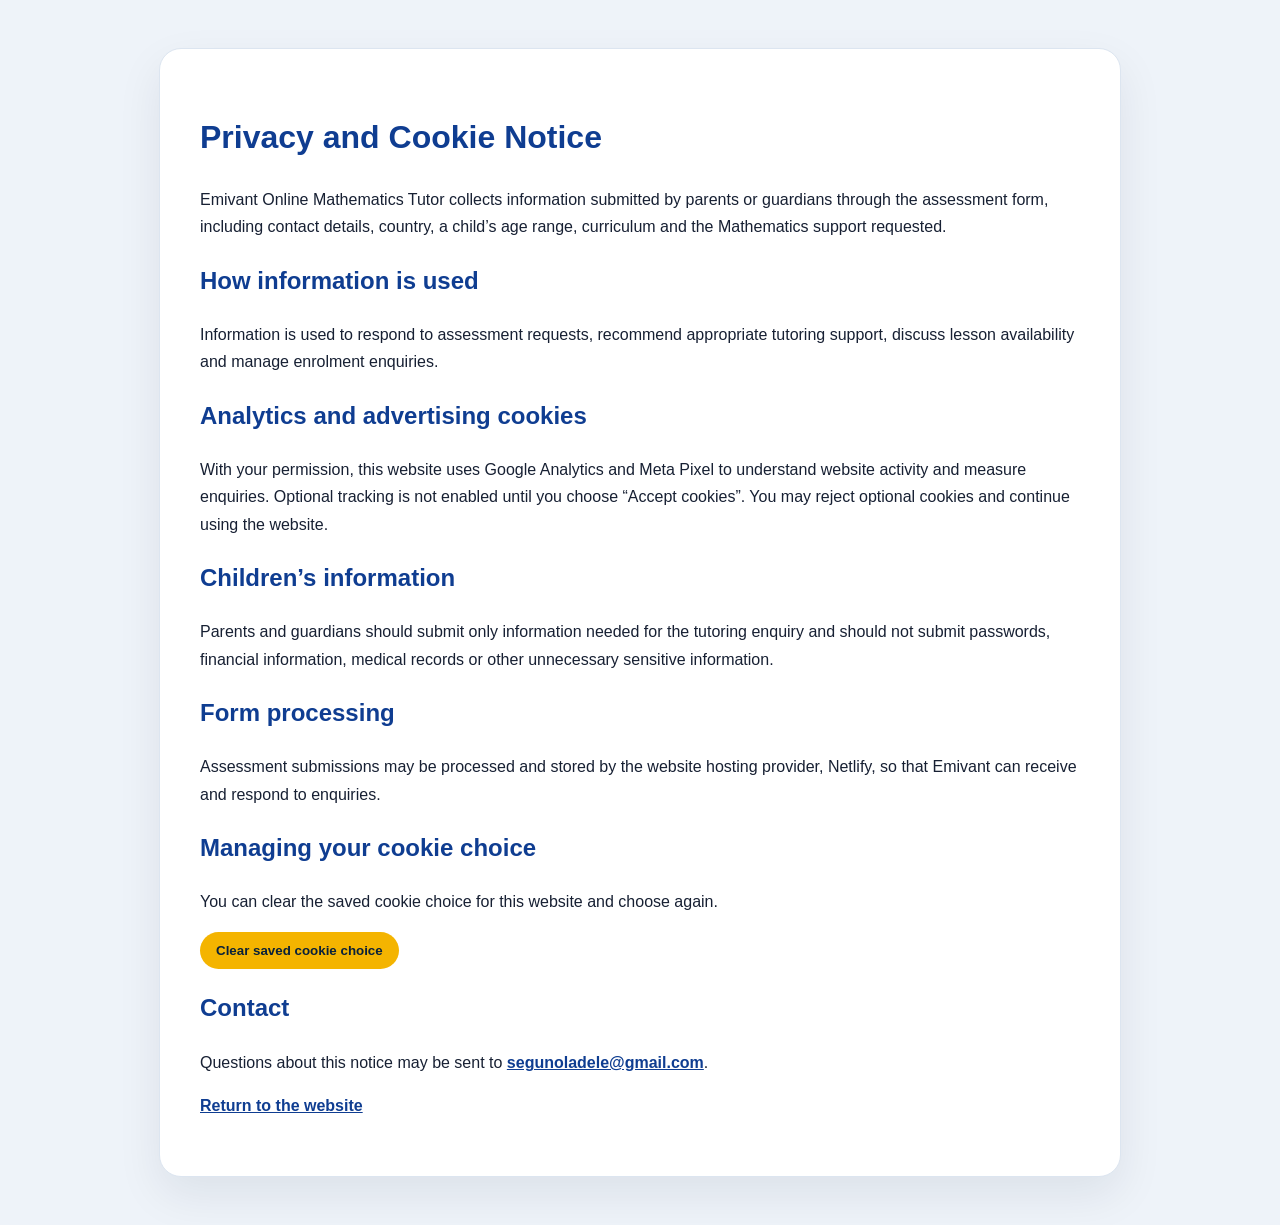
==== privacy.html @ dd5ab775 "Add files via upload" ====
<!DOCTYPE html>
<html lang="en">
<head>
  <meta charset="UTF-8">
  <meta name="viewport" content="width=device-width, initial-scale=1.0">
  <meta name="description" content="Privacy and cookie notice for Emivant Online Mathematics Tutor.">
  <title>Privacy and Cookie Notice | Emivant</title>
  <style>
    body{margin:0;font-family:Arial,Helvetica,sans-serif;color:#172033;background:#eef3f9;line-height:1.7}
    .wrap{width:min(880px,calc(100% - 36px));margin:48px auto;padding:40px;background:#fff;border:1px solid #dce5f0;border-radius:22px;box-shadow:0 18px 45px rgba(7,27,49,.08)}
    h1,h2{color:#0f3d91}
    a{color:#0f3d91;font-weight:800}
    button{padding:11px 16px;border:0;border-radius:999px;background:#f4b400;color:#08203a;font-weight:900;cursor:pointer}
  </style>
</head>
<body>
  <main class="wrap">
    <h1>Privacy and Cookie Notice</h1>
    <p>Emivant Online Mathematics Tutor collects information submitted by parents or guardians through the assessment form, including contact details, country, a child’s age range, curriculum and the Mathematics support requested.</p>

    <h2>How information is used</h2>
    <p>Information is used to respond to assessment requests, recommend appropriate tutoring support, discuss lesson availability and manage enrolment enquiries.</p>

    <h2>Analytics and advertising cookies</h2>
    <p>With your permission, this website uses Google Analytics and Meta Pixel to understand website activity and measure enquiries. Optional tracking is not enabled until you choose “Accept cookies”. You may reject optional cookies and continue using the website.</p>

    <h2>Children’s information</h2>
    <p>Parents and guardians should submit only information needed for the tutoring enquiry and should not submit passwords, financial information, medical records or other unnecessary sensitive information.</p>

    <h2>Form processing</h2>
    <p>Assessment submissions may be processed and stored by the website hosting provider, Netlify, so that Emivant can receive and respond to enquiries.</p>

    <h2>Managing your cookie choice</h2>
    <p>You can clear the saved cookie choice for this website and choose again.</p>
    <button type="button" onclick="localStorage.removeItem('emivant_cookie_consent'); alert('Your saved cookie choice has been cleared. Return to the homepage to choose again.');">
      Clear saved cookie choice
    </button>

    <h2>Contact</h2>
    <p>Questions about this notice may be sent to <a href="mailto:segunoladele@gmail.com">segunoladele@gmail.com</a>.</p>
    <p><a href="/">Return to the website</a></p>
  </main>
</body>
</html>
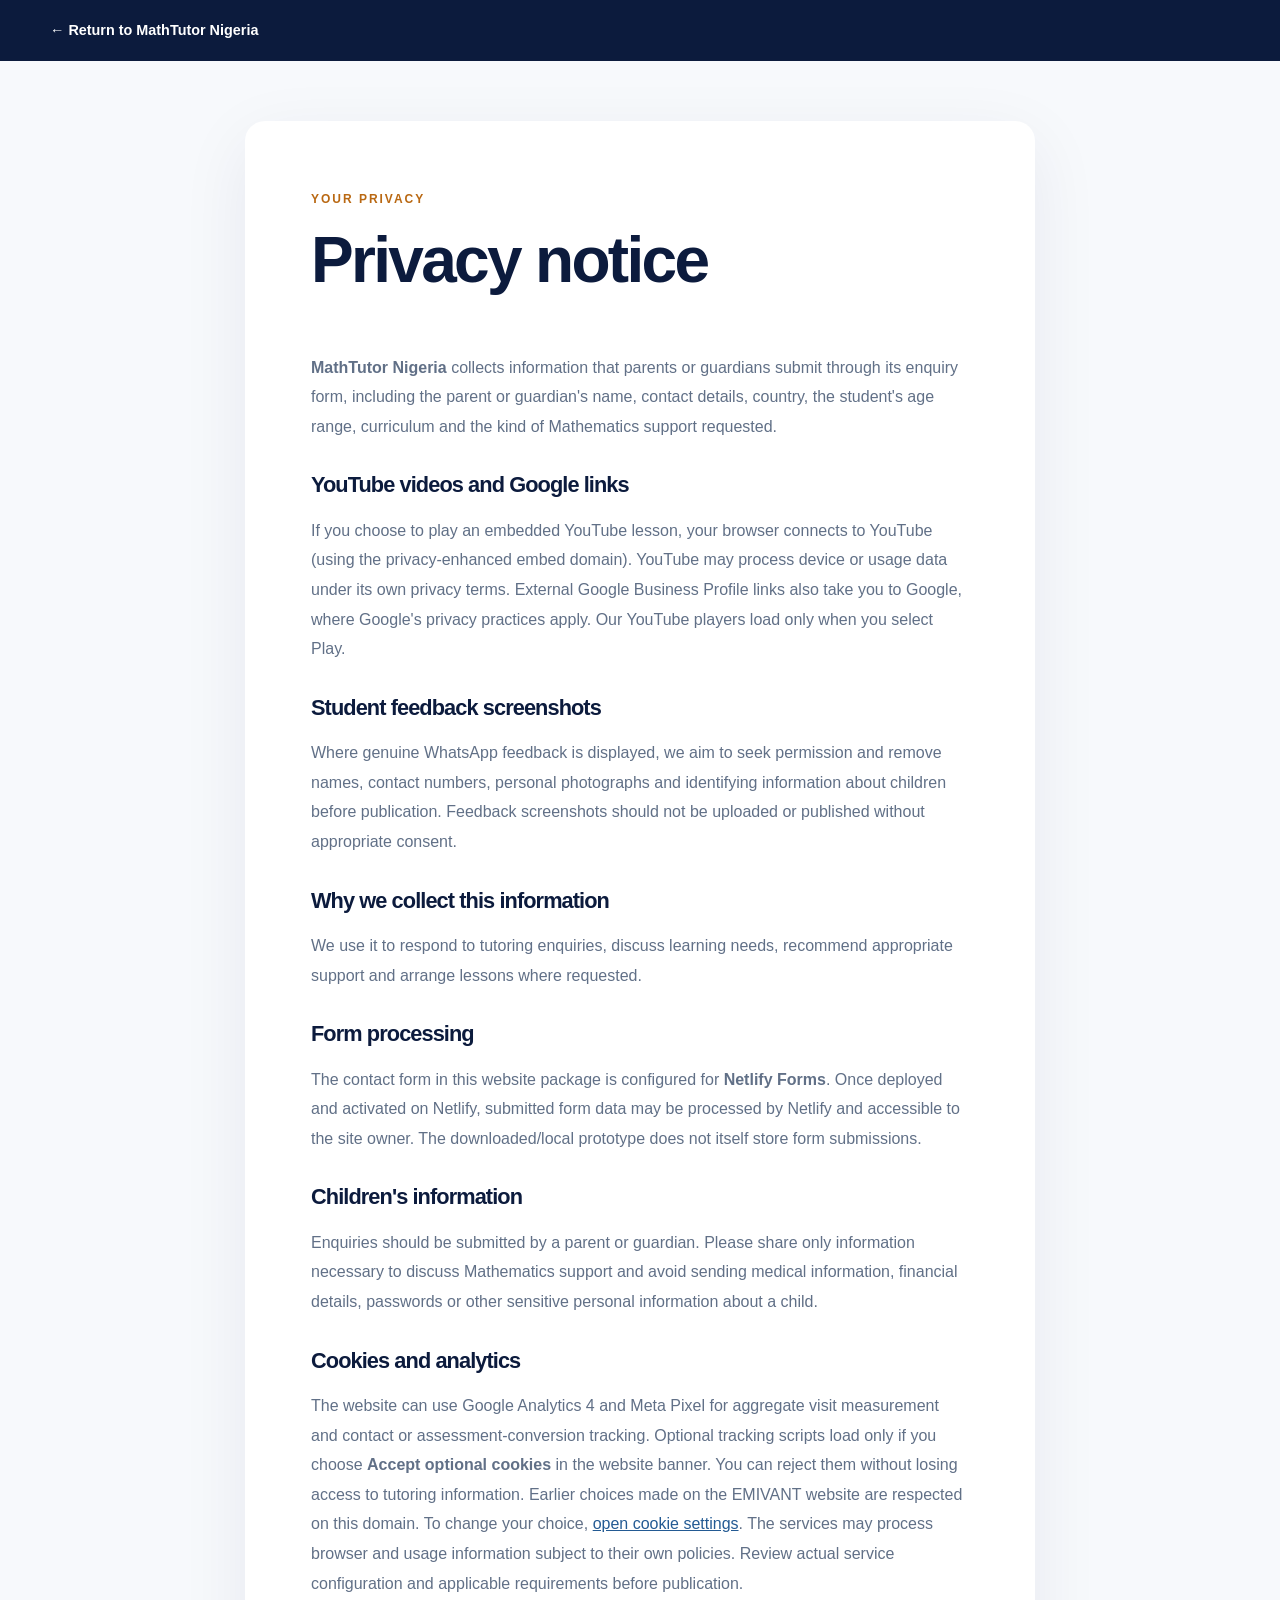
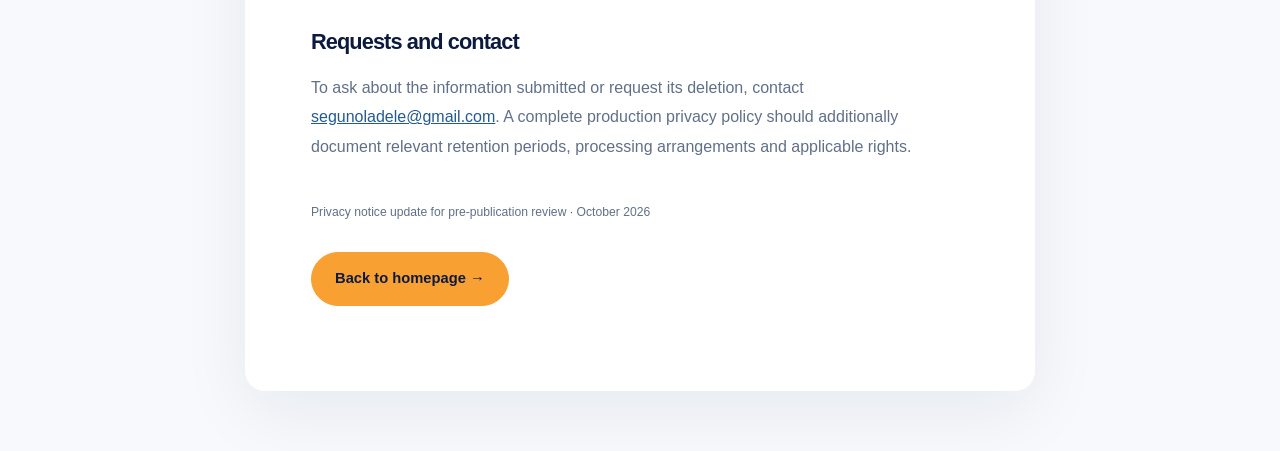
==== commit dd6460e4: "Add files via upload" ====
--- a/privacy.html
+++ b/privacy.html
@@ -1,44 +1,2 @@
 <!DOCTYPE html>
-<html lang="en">
-<head>
-  <meta charset="UTF-8">
-  <meta name="viewport" content="width=device-width, initial-scale=1.0">
-  <meta name="description" content="Privacy and cookie notice for Emivant Online Mathematics Tutor.">
-  <title>Privacy and Cookie Notice | Emivant</title>
-  <style>
-    body{margin:0;font-family:Arial,Helvetica,sans-serif;color:#172033;background:#eef3f9;line-height:1.7}
-    .wrap{width:min(880px,calc(100% - 36px));margin:48px auto;padding:40px;background:#fff;border:1px solid #dce5f0;border-radius:22px;box-shadow:0 18px 45px rgba(7,27,49,.08)}
-    h1,h2{color:#0f3d91}
-    a{color:#0f3d91;font-weight:800}
-    button{padding:11px 16px;border:0;border-radius:999px;background:#f4b400;color:#08203a;font-weight:900;cursor:pointer}
-  </style>
-</head>
-<body>
-  <main class="wrap">
-    <h1>Privacy and Cookie Notice</h1>
-    <p>Emivant Online Mathematics Tutor collects information submitted by parents or guardians through the assessment form, including contact details, country, a child’s age range, curriculum and the Mathematics support requested.</p>
-
-    <h2>How information is used</h2>
-    <p>Information is used to respond to assessment requests, recommend appropriate tutoring support, discuss lesson availability and manage enrolment enquiries.</p>
-
-    <h2>Analytics and advertising cookies</h2>
-    <p>With your permission, this website uses Google Analytics and Meta Pixel to understand website activity and measure enquiries. Optional tracking is not enabled until you choose “Accept cookies”. You may reject optional cookies and continue using the website.</p>
-
-    <h2>Children’s information</h2>
-    <p>Parents and guardians should submit only information needed for the tutoring enquiry and should not submit passwords, financial information, medical records or other unnecessary sensitive information.</p>
-
-    <h2>Form processing</h2>
-    <p>Assessment submissions may be processed and stored by the website hosting provider, Netlify, so that Emivant can receive and respond to enquiries.</p>
-
-    <h2>Managing your cookie choice</h2>
-    <p>You can clear the saved cookie choice for this website and choose again.</p>
-    <button type="button" onclick="localStorage.removeItem('emivant_cookie_consent'); alert('Your saved cookie choice has been cleared. Return to the homepage to choose again.');">
-      Clear saved cookie choice
-    </button>
-
-    <h2>Contact</h2>
-    <p>Questions about this notice may be sent to <a href="mailto:segunoladele@gmail.com">segunoladele@gmail.com</a>.</p>
-    <p><a href="/">Return to the website</a></p>
-  </main>
-</body>
-</html>
+<html lang="en-NG"><head><meta charset="utf-8"/><meta content="width=device-width, initial-scale=1" name="viewport"/><meta content="#0C1B3D" name="theme-color"/><title>Privacy Notice | MathTutor Nigeria</title><meta content="How MathTutor Nigeria handles tutoring enquiries submitted by parents and guardians." name="description"/><link href="styles.css" rel="stylesheet"/><link href="assets/favicon.svg" rel="icon" type="image/svg+xml"/></head><body class="simple-page"><header class="simple-header"><div class="container"><a href="index.html">← Return to MathTutor Nigeria</a></div></header><main class="container simple-content"><span class="kicker">YOUR PRIVACY</span><h1>Privacy notice</h1><p><strong>MathTutor Nigeria</strong> collects information that parents or guardians submit through its enquiry form, including the parent or guardian's name, contact details, country, the student's age range, curriculum and the kind of Mathematics support requested.</p><h2>YouTube videos and Google links</h2><p>If you choose to play an embedded YouTube lesson, your browser connects to YouTube (using the privacy-enhanced embed domain). YouTube may process device or usage data under its own privacy terms. External Google Business Profile links also take you to Google, where Google's privacy practices apply. Our YouTube players load only when you select Play.</p><h2>Student feedback screenshots</h2><p>Where genuine WhatsApp feedback is displayed, we aim to seek permission and remove names, contact numbers, personal photographs and identifying information about children before publication. Feedback screenshots should not be uploaded or published without appropriate consent.</p><h2>Why we collect this information</h2><p>We use it to respond to tutoring enquiries, discuss learning needs, recommend appropriate support and arrange lessons where requested.</p><h2>Form processing</h2><p>The contact form in this website package is configured for <strong>Netlify Forms</strong>. Once deployed and activated on Netlify, submitted form data may be processed by Netlify and accessible to the site owner. The downloaded/local prototype does not itself store form submissions.</p><h2>Children's information</h2><p>Enquiries should be submitted by a parent or guardian. Please share only information necessary to discuss Mathematics support and avoid sending medical information, financial details, passwords or other sensitive personal information about a child.</p><h2>Cookies and analytics</h2><p>The website can use Google Analytics 4 and Meta Pixel for aggregate visit measurement and contact or assessment-conversion tracking. Optional tracking scripts load only if you choose <strong>Accept optional cookies</strong> in the website banner. You can reject them without losing access to tutoring information. Earlier choices made on the EMIVANT website are respected on this domain. To change your choice, <a href="index.html?cookie-settings=1">open cookie settings</a>. The services may process browser and usage information subject to their own policies. Review actual service configuration and applicable requirements before publication.</p><h2>Requests and contact</h2><p>To ask about the information submitted or request its deletion, contact <a href="mailto:segunoladele@gmail.com">segunoladele@gmail.com</a>. A complete production privacy policy should additionally document relevant retention periods, processing arrangements and applicable rights.</p><p class="privacy-updated">Privacy notice update for pre-publication review · October 2026</p><a class="button button-orange" href="index.html">Back to homepage →</a></main></body></html>
--- a/styles.css
+++ b/styles.css
@@ -0,0 +1,49 @@
+/* MathTutor Nigeria — responsive, zero-tracking homepage prototype */
+:root{--navy:#0c1b3d;--navy-2:#11254e;--blue:#214c93;--orange:#f9a033;--orange-2:#ffc367;--cream:#fffaf2;--paper:#ffffff;--pale:#f4f6f8;--light-blue:#e9f2fd;--ink:#192744;--muted:#617087;--line:#e4e9ee;--green:#166d50;--radius:20px;--shadow:0 24px 70px rgba(14,30,65,.13)}
+*{box-sizing:border-box}html{scroll-behavior:smooth;scroll-padding-top:100px}body{margin:0;color:var(--ink);background:var(--paper);font:16px/1.55 "Segoe UI",Inter,Arial,sans-serif;-webkit-font-smoothing:antialiased}button,input,textarea,select{font:inherit}img{max-width:100%;height:auto}a{color:inherit;text-decoration:none}a:hover{text-decoration:none}button{cursor:pointer}h1,h2,h3,p{margin-top:0}h1,h2,h3{letter-spacing:-.042em;color:var(--navy)}h2{font-size:clamp(2.25rem,4vw,3.72rem);line-height:1.12;font-weight:800}h2 em,h1 em{font-style:normal;color:#ec8d24}p{color:var(--muted)}strong{font-weight:800}.container{width:min(1180px,calc(100% - 72px));margin-inline:auto}.section-pad{padding:112px 0}.kicker{font-size:.75rem;letter-spacing:.165em;color:#b96812;font-weight:850;margin-bottom:17px}.kicker-light{color:var(--orange-2)}.skip-link{position:absolute;top:-65px;left:10px;z-index:1000;background:var(--navy);color:#fff;padding:10px 18px;border-radius:7px}.skip-link:focus{top:10px}.topbar{height:32px;background:var(--navy);color:#e6eaf5;display:flex;align-items:center;justify-content:center;font-size:.76rem;letter-spacing:.025em;gap:9px}.topbar a{color:#fff;font-weight:750}.topbar-dot{height:7px;width:7px;border-radius:50%;background:#f8aa39}.topbar-divider{opacity:.38;padding:0 5px}.site-header{position:sticky;top:0;z-index:50;background:rgba(255,255,255,.96);backdrop-filter:blur(16px);box-shadow:0 1px 0 rgba(11,29,62,.07)}.nav-wrap{height:86px;display:flex;align-items:center;justify-content:space-between;gap:24px}.wordmark{display:inline-flex;align-items:center;gap:10px;flex-shrink:0;color:var(--navy)}.wordmark-symbol{width:44px;height:44px;border-radius:13px;background:var(--navy);color:var(--orange);font-family:Georgia,serif;display:grid;place-items:center;font-size:31px;line-height:1;transform:rotate(-5deg)}.wordmark-lines{display:flex;flex-direction:column;align-items:flex-start;line-height:1}.wordmark-main{font-size:1.45rem;font-weight:900;letter-spacing:-.055em}.wordmark-main>span{color:#f19524}.wordmark-sub{font-size:.59rem;letter-spacing:.41em;font-weight:900;margin:4px 0 0 2px;color:#2a7b5d}.nav{display:flex;align-items:center;gap:28px}.nav>a{font-weight:700;font-size:.84rem;color:#293756;transition:color .15s}.nav>a:hover,.footer-links a:hover{color:#e98a21}.nav .nav-cta{background:var(--navy);color:#fff;padding:13px 18px;border-radius:999px;white-space:nowrap}.nav .nav-cta:hover{color:var(--navy);background:var(--orange)}.nav-cta span{margin-left:5px}.nav-toggle{display:none;background:none;border:0;width:44px;height:44px;justify-content:center;align-items:center;flex-direction:column;gap:5px}.nav-toggle span{display:block;background:var(--navy);height:2px;width:24px}.button{display:inline-flex;align-items:center;justify-content:center;gap:18px;border:1.5px solid transparent;border-radius:999px;font-weight:850;font-size:.92rem;padding:17px 23px;line-height:1.2;transition:transform .18s,box-shadow .18s,background .18s;white-space:nowrap}.button:hover{transform:translateY(-2px);box-shadow:0 13px 25px rgba(11,29,62,.12)}.button-orange{background:var(--orange);color:var(--navy);border-color:var(--orange)}.button-outline{border-color:#bfcee0;background:#fff;color:var(--navy)}.button-cream{background:#fff;color:var(--navy)}.button span{font-size:1.1rem}
+/* Hero */
+.hero{position:relative;background:radial-gradient(circle at 80% 34%,#e2ebf6 0,transparent 36%),linear-gradient(120deg,#fffdf8 0%,#f7f9fb 58%,#edf3fa 100%);overflow:hidden;padding-top:86px;padding-bottom:32px}.hero-grid{display:grid;grid-template-columns:1.02fr .98fr;align-items:center;gap:22px;min-height:550px}.hero-copy{position:relative;z-index:2;padding-bottom:14px}.eyebrow{color:#24467c;background:#e6eef7;display:inline-flex;gap:10px;align-items:center;font-size:.73rem;font-weight:900;letter-spacing:.095em;padding:9px 13px;border-radius:999px;margin-bottom:23px}.pulse-dot{height:8px;width:8px;background:#e98e24;border-radius:50%;box-shadow:0 0 0 4px #f6d8ae}.hero h1{font-size:clamp(3.3rem,5vw,5.17rem);line-height:1.095;letter-spacing:-.06em;margin:0 0 27px;max-width:720px;font-weight:850}.hero h1 em{color:#d88425}.underline-swoosh{position:relative;white-space:nowrap}.underline-swoosh:after{content:"";position:absolute;bottom:-7px;left:3px;right:3px;height:7px;border-bottom:4px solid var(--orange);border-radius:70%}.hero-lead{font-size:1.09rem;line-height:1.78;max-width:560px;color:#5a677f;margin-bottom:29px}.hero-actions{display:flex;gap:12px;align-items:center;flex-wrap:wrap}.hero-trust{display:flex;gap:19px;align-items:center;margin-top:29px;flex-wrap:wrap}.hero-trust span{display:flex;align-items:center;gap:7px;color:#475873;font-size:.79rem;font-weight:720}.hero-trust svg{width:18px;height:18px;fill:none;stroke:#166e50;stroke-width:2.3;stroke-linecap:round;stroke-linejoin:round}.hero-visual{position:relative;min-height:555px;display:flex;align-items:center;justify-content:center}.hero-photo-shape{position:relative;width:min(100%,493px);aspect-ratio:1/1.09;background:#d2dce9;border:14px solid rgba(255,255,255,.75);box-shadow:0 30px 70px rgba(26,47,85,.17);border-radius:47% 47% 37% 37%;overflow:hidden;transform:rotate(1.5deg)}.hero-photo-shape:after{content:"";position:absolute;inset:auto 0 0;height:30%;background:linear-gradient(0deg,rgba(12,27,61,.25),transparent);pointer-events:none}.hero-photo-shape img{width:100%;height:100%;object-fit:cover;object-position:center center;transform:scale(1.05) rotate(-1.5deg);display:block}.photo-glow{position:absolute;inset:0;box-shadow:inset 0 0 70px rgba(7,20,42,.16);pointer-events:none}.floating-card{position:absolute;z-index:3;display:flex;align-items:center;gap:12px;background:#fff;padding:13px 18px;border-radius:15px;box-shadow:0 18px 40px rgba(10,37,83,.16);font-size:.8rem}.floating-card strong,.floating-card small{display:block;line-height:1.35}.floating-card strong{color:var(--navy);font-size:.89rem}.floating-card small{color:#62708a;margin-top:3px}.card-credential{top:55px;right:-22px;transform:rotate(3deg)}.credential-icon{display:grid;place-items:center;background:#fae7c9;color:#c77306;width:43px;height:43px;font-size:1.25rem;border-radius:11px}.card-support{bottom:33px;left:-18px;transform:rotate(-3deg)}.mini-dot{width:12px;height:12px;flex-shrink:0;border-radius:50%;background:#18835d;box-shadow:0 0 0 6px #e5f5ea}.math-doodle{position:absolute;font-family:Georgia,serif;color:#d7b980;opacity:.65;z-index:1}.doodle-1{top:29px;left:18px;font-size:1.5rem;transform:rotate(-20deg)}.doodle-2{bottom:75px;right:0;font-size:3.3rem;transform:rotate(17deg)}.hero-footer{padding-top:18px;display:flex;gap:12px;align-items:center;font-size:.68rem;font-weight:850;letter-spacing:.18em;color:#7788a5}.small-lines{height:1px;width:40px;background:#e7a34e}.hero-footer-arrow{font-size:1.25rem;color:#b87526;margin-left:auto;font-weight:500}.trust-strip{background:#f0f4f9;border-top:1px solid #e0e9f2;border-bottom:1px solid #e0e9f2}.trust-grid{display:grid;grid-template-columns:repeat(4,1fr)}.trust-grid>div{padding:25px 15px;text-align:center;border-right:1px solid #d5e0ed}.trust-grid>div:last-child{border-right:0}.trust-grid strong{display:block;font-size:1.35rem;color:var(--navy);letter-spacing:-.045em}.trust-grid span{display:block;color:#63738b;font-size:.78rem;margin-top:4px}
+/* Main sections */
+.section-head{margin-bottom:48px}.split-head{display:grid;grid-template-columns:1.25fr .75fr;gap:90px;align-items:end}.split-head h2{margin-bottom:0}.split-head p{max-width:400px;line-height:1.86;margin:0 0 7px}.problem-grid{display:grid;grid-template-columns:repeat(3,1fr);gap:20px}.problem-card{position:relative;min-height:336px;padding:28px 29px;background:#f7f8fb;border:1px solid #edf0f4;border-radius:20px;display:flex;flex-direction:column;transition:transform .18s,border-color .18s}.problem-card:hover{transform:translateY(-4px);border-color:#d8e4f2}.problem-number{font-size:.68rem;color:#8c9bb0;font-weight:900;letter-spacing:.09em}.problem-icon{color:#ca7e20;font-family:Georgia,serif;font-size:3.2rem;line-height:1;margin:17px 0 18px}.problem-card h3{font-size:1.35rem;margin-bottom:7px}.problem-card p{font-size:.9rem;line-height:1.65}.problem-solution{font-size:.8rem;font-weight:800;border-top:1px solid #e5e8f0;padding-top:16px;color:#264670;margin-top:auto;display:flex;justify-content:space-between;gap:10px}.problem-solution span{font-size:1rem;color:#ce8024}.method-section{background:var(--navy);color:#eaf0fb;position:relative;overflow:hidden}.method-section:after{content:'∑';position:absolute;right:-20px;bottom:-230px;font-size:600px;font-family:Georgia,serif;line-height:1;opacity:.025;color:#fff;pointer-events:none}.method-grid{position:relative;z-index:1;display:grid;grid-template-columns:.95fr 1.05fr;gap:110px;align-items:center}.method-intro h2{color:#fff}.method-intro h2 em{color:var(--orange-2)}.method-intro p{color:#b4c1d8;font-size:1rem;line-height:1.8;max-width:430px;margin:23px 0 31px}.steps{border-top:1px solid rgba(255,255,255,.19)}.step{display:grid;grid-template-columns:70px 1fr;gap:24px;border-bottom:1px solid rgba(255,255,255,.19);padding:28px 0}.step>span{font-size:1.35rem;color:var(--orange-2);font-weight:850}.step h3{color:#fff;letter-spacing:-.015em;font-size:1.25rem;margin-bottom:7px}.step p{color:#bdc7d9;font-size:.91rem;line-height:1.7;margin:0;max-width:410px}.centre-head{text-align:center;max-width:760px;margin:0 auto 49px}.centre-head h2{margin-bottom:15px}.centre-head p{max-width:610px;line-height:1.8;margin:auto}.programmes-section{background:#fff}.programme-grid{display:grid;grid-template-columns:repeat(3,1fr);gap:19px}.programme-card{padding:28px 29px 27px;border:1px solid #e3e9ef;border-radius:19px;display:flex;flex-direction:column;min-height:298px;transition:transform .18s,box-shadow .18s}.programme-card:hover{transform:translateY(-4px);box-shadow:0 15px 36px rgba(23,46,86,.06)}.prog-icon{width:56px;height:56px;border-radius:13px;background:#dce7fc;color:#1d4b88;display:grid;place-items:center;font-size:1.35rem;font-weight:850;margin-bottom:24px}.light-blue{background:#e8effc}.peach{background:#fff0df;color:#ca7420}.pale-green{background:#e4f4ec;color:#1d8059}.pale-yellow{background:#fcf2ce;color:#a47513}.prog-kind{font-size:.7rem;font-weight:900;letter-spacing:.14em;color:#8290a1;margin-bottom:6px}.programme-card h3{font-size:1.48rem;margin:0 0 10px}.programme-card p{font-size:.88rem;line-height:1.7;margin-bottom:25px}.programme-card a{font-size:.84rem;font-weight:850;color:#1a4b86;margin-top:auto}.programme-card a span{padding-left:5px}.featured-programme{background:var(--navy);border-color:var(--navy)}.featured-programme h3,.featured-programme a{color:#fff}.featured-programme p{color:#c1cbdc}.featured-programme .prog-kind{color:#f2bb79}.featured-programme .prog-icon{background:#ffc77b;color:var(--navy)}
+/* Tutor */
+.tutor-section{background:var(--cream)}.tutor-grid{display:grid;grid-template-columns:.86fr 1.14fr;gap:85px;align-items:center}.tutor-photo-wrap{position:relative;max-width:460px}.tutor-photo{border-radius:39% 39% 18px 18px;overflow:hidden;border:12px solid #fff;box-shadow:0 26px 55px rgba(35,48,69,.13);background:#dfc6b6}.tutor-photo img{width:100%;display:block;aspect-ratio:1/1.17;object-fit:cover}.tutor-sticker{background:#fff;position:absolute;right:-46px;bottom:40px;padding:19px 22px;border-radius:18px;display:flex;align-items:center;gap:10px;box-shadow:var(--shadow);font-size:.88rem;font-weight:850;line-height:1.4;color:var(--navy);transform:rotate(-5deg)}.sticker-spark{font-size:2rem;color:#e89a31}.tutor-copy h2{font-size:clamp(2.5rem,4.25vw,4.3rem);margin-bottom:15px}.tutor-role{color:#bd7422;font-weight:850;font-size:1.01rem;margin-bottom:22px}.tutor-copy>p:not(.tutor-role):not(.affiliation-note){font-size:.94rem;line-height:1.82;color:#5d6678}.qualification-grid{display:grid;grid-template-columns:repeat(2,1fr);gap:12px 17px;padding:20px 0 21px;margin:21px 0;border-top:1px solid #e2dfdc;border-bottom:1px solid #e2dfdc}.qualification-grid span{font-size:.8rem;font-weight:750;color:#273a5b;display:flex;align-items:center;gap:9px}.qualification-grid b{display:grid;place-items:center;color:#1a7958;background:#e5f4e8;height:23px;width:23px;border-radius:50%;flex-shrink:0}.tutor-meta{display:flex;gap:17px;align-items:center}.tutor-meta>span{color:#6f7380;font-size:.78rem;font-weight:780}.tutor-meta img{width:190px;height:auto}.tutor-copy .affiliation-note{font-size:.72rem;line-height:1.5;color:#8290a1;margin:14px 0 0}
+/* Plans */
+.plans-section{background:#f7f9fc}.plans-grid{display:grid;grid-template-columns:repeat(4,1fr);gap:14px;align-items:stretch}.plan-card{background:#fff;border:1px solid #e3e9f0;border-radius:19px;padding:29px 22px 23px;min-height:373px;position:relative;display:flex;flex-direction:column}.plan-kind{font-size:.73rem;font-weight:800;color:#8893a4;margin-bottom:12px}.plan-card h3{font-size:1.25rem;margin-bottom:18px}.plan-price{font-size:clamp(1.9rem,2.5vw,2.5rem);font-weight:900;color:var(--navy);line-height:1.2;letter-spacing:-.055em}.plan-billing{font-size:.75rem;min-height:34px;color:#718096;margin-top:5px}.plan-card ul{padding:21px 0 20px;list-style:none;margin:0;display:grid;gap:11px}.plan-card li{font-size:.82rem;display:flex;align-items:flex-start;gap:7px;color:#586b83}.plan-card li:before{content:'✓';color:#167955;font-weight:900}.button-plan{width:100%;margin-top:auto;font-size:.8rem;padding:14px 9px;white-space:normal}.plan-featured{border:2px solid #eda248;box-shadow:0 16px 45px rgba(28,55,98,.09)}.popular-tag{position:absolute;top:-17px;right:15px;border-radius:99px;padding:7px 12px;font-size:.66rem;letter-spacing:.08em;color:#0c1b3d;font-weight:900;background:#ffd082}.plans-disclaimer{font-size:.78rem;text-align:center;margin:25px auto 0;max-width:780px;line-height:1.7}
+/* Assessment */
+.assessment-section{background:linear-gradient(130deg,#0c1b3d 0%,#122a57 80%);overflow:hidden}.assessment-grid{display:grid;grid-template-columns:.79fr 1.21fr;gap:74px;align-items:start}.assessment-copy{padding-top:37px}.assessment-copy h2{color:#fff;font-size:clamp(2.3rem,3.7vw,3.7rem);margin-bottom:24px}.assessment-copy h2 em{color:var(--orange-2)}.assessment-copy>p{color:#bfcbe1;line-height:1.84;max-width:390px}.assessment-perks{display:grid;gap:15px;margin:33px 0 60px}.assessment-perks span{font-weight:710;font-size:.9rem;color:#f0f3fb}.assessment-perks span:first-letter{color:var(--orange-2)}.assessment-help{font-size:.83rem;color:#b5c2d5;line-height:1.7}.assessment-help a{color:#ffd48c;font-weight:800;font-size:1rem}.form-card{background:#fff;border-radius:22px;padding:35px 34px 29px;box-shadow:0 35px 90px rgba(1,11,31,.2)}.form-heading{display:flex;gap:13px;align-items:center;margin-bottom:24px}.form-badge{width:45px;height:45px;display:grid;place-items:center;background:#fff0d7;border-radius:12px;color:#c67c21;font-size:1.5rem}.form-heading h3{font-size:1.3rem;margin:0}.form-heading p{font-size:.79rem;margin:3px 0 0}.form-card form{display:grid;gap:17px}.form-row{display:grid;grid-template-columns:repeat(2,1fr);gap:15px}.form-card label{display:flex;flex-direction:column;gap:7px;font-size:.77rem;color:#2e3f5a;font-weight:800}.form-card label>span[aria-hidden]{color:#d7801c}.form-card input:not([type="checkbox"]),.form-card select,.form-card textarea{display:block;width:100%;border:1px solid #dce3ec;border-radius:10px;background:#fbfcfe;color:var(--navy);outline:none;padding:12px 13px;font-size:.87rem;font-weight:400;min-height:48px}.form-card input:focus,.form-card select:focus,.form-card textarea:focus{border-color:#4788ca;box-shadow:0 0 0 3px rgba(65,145,211,.13)}.form-card textarea{resize:vertical;min-height:97px}.form-card .checkbox-line{flex-direction:row;align-items:flex-start;gap:10px;font-size:.73rem;font-weight:450;line-height:1.62;color:#63728a}.checkbox-line input{width:17px;height:17px;accent-color:#1d6c9f;margin:2px 0 0;flex-shrink:0}.checkbox-line a{color:#144b85;text-decoration:underline}.form-submit{width:100%;border:0;margin-top:3px}.form-footnote{font-size:.7rem;color:#8993a5;text-align:center;margin:0}.visually-hidden{position:absolute!important;width:1px!important;height:1px!important;overflow:hidden!important;clip:rect(0,0,0,0)!important;white-space:nowrap!important}
+/* FAQ and footer */
+.faq-grid{display:grid;grid-template-columns:.83fr 1.17fr;gap:95px}.faq-left p{max-width:310px;line-height:1.8}.text-link{color:#c1741e;font-weight:820;font-size:.94rem}.faq-list{border-top:1px solid var(--line)}.faq-list details{border-bottom:1px solid var(--line);padding:21px 0}.faq-list summary{list-style:none;display:flex;align-items:center;justify-content:space-between;gap:25px;color:var(--navy);font-weight:810;font-size:1.03rem;cursor:pointer}.faq-list summary::-webkit-details-marker{display:none}.faq-list summary span{color:#a56d2a;font-size:1.45rem;transition:transform .2s}.faq-list details[open] summary span{transform:rotate(45deg)}.faq-list details p{font-size:.9rem;line-height:1.75;padding:12px 35px 0 0;margin:0}.closing-cta{background:#172f59;color:#fff}.closing-inner{padding:65px 0;display:flex;align-items:center;justify-content:space-between;gap:30px}.closing-inner h2{color:#fff;font-size:clamp(2.1rem,3.2vw,3.3rem);margin-bottom:12px}.closing-inner h2 em{color:var(--orange-2)}.closing-inner p{color:#aebdd6;margin:0}.site-footer{background:#07152c;color:#eff2f9;padding:70px 0 22px}.footer-upper{display:grid;grid-template-columns:1.6fr .75fr 1fr 1.15fr;gap:45px;padding-bottom:53px}.footer-wordmark .wordmark-symbol{background:#30477a}.footer-wordmark .wordmark-main{color:#fff}.footer-brand>p{color:#a4b2c8;max-width:300px;font-size:.84rem;line-height:1.7;margin:20px 0 27px}.footer-emivant{display:flex;align-items:center;gap:13px}.footer-emivant>span{font-size:.67rem;color:#9aacc7}.footer-emivant img{width:125px;border-radius:3px}.footer-upper h3{color:#fff;font-size:.88rem;letter-spacing:0;margin-bottom:20px}.footer-links{display:flex;flex-direction:column;gap:11px}.footer-links a{font-size:.8rem;color:#aab8cd}.footer-contact>a:not(.footer-whatsapp){display:block;color:#f3f5fb;font-size:.83rem;margin-bottom:11px;word-break:break-word}.footer-contact>p{font-size:.76rem;color:#8f9fb9;margin-top:13px}.footer-whatsapp{display:inline-flex;background:#174f44;border:1px solid #39806e;padding:10px 15px;border-radius:99px;font-size:.83rem;font-weight:800;margin-top:8px;gap:14px}.footer-bottom{display:flex;align-items:center;justify-content:space-between;gap:20px;border-top:1px solid #263752;color:#8394ae;padding-top:18px;font-size:.71rem}.mobile-fixed-cta{display:none}.simple-page{background:#f7f9fc;min-height:100vh}.simple-header{background:var(--navy);color:#fff;padding:18px 0}.simple-header a{font-size:.9rem;font-weight:750}.simple-content{background:#fff;max-width:790px;padding:65px 66px 85px;margin-top:60px;margin-bottom:60px;border-radius:20px;box-shadow:0 20px 70px rgba(14,30,65,.07)}.simple-content h1{font-size:clamp(2.4rem,5vw,4.1rem)}.simple-content h2{font-size:1.36rem;margin-top:32px}.simple-content p{line-height:1.85}.simple-content a:not(.button){color:#235a93;text-decoration:underline}.privacy-updated{font-size:.76rem;margin:40px 0 28px}.thank-you{margin-top:14vh;text-align:center}.thank-you-check{margin:auto auto 25px;border-radius:50%;background:#e0f7eb;color:#17835e;width:68px;height:68px;display:grid;place-items:center;font-size:2rem}.thank-you .hero-actions{justify-content:center;margin-top:25px}
+@media(max-width:1150px){.container{width:min(1080px,calc(100% - 54px))}.nav{gap:17px}.hero h1{font-size:clamp(3.2rem,5vw,4.5rem)}.card-credential{right:0}.card-support{left:0}.programme-card{padding:26px 22px}.tutor-grid{gap:60px}.method-grid{gap:65px}.footer-upper{gap:26px}.assessment-grid{gap:42px}.plans-grid{gap:12px}.plan-card{padding:26px 16px}}
+@media(max-width:920px){.container{width:calc(100% - 44px)}.nav-toggle{display:flex}.nav{position:absolute;left:22px;right:22px;top:78px;background:#fff;padding:20px;border:1px solid #e4e9f0;border-radius:17px;display:none;flex-direction:column;align-items:stretch;gap:0;box-shadow:0 15px 40px rgba(16,32,65,.13)}.nav.open{display:flex}.nav>a{padding:12px 8px}.nav .nav-cta{text-align:center;margin-top:6px}.hero-grid{grid-template-columns:1fr 1fr;gap:0}.hero h1{font-size:clamp(2.9rem,5.5vw,4rem)}.hero-visual{min-height:470px}.card-credential{top:40px;right:-9px}.card-support{bottom:20px;left:-3px}.floating-card{padding:10px}.floating-card strong{font-size:.75rem}.floating-card small{font-size:.68rem}.hero-photo-shape{width:97%}.programme-grid{grid-template-columns:repeat(2,1fr)}.method-grid{gap:45px}.tutor-grid{gap:35px}.tutor-sticker{right:-5px;bottom:14px}.plans-grid{grid-template-columns:repeat(2,1fr);gap:18px}.footer-upper{grid-template-columns:1.4fr 1fr;gap:42px}.assessment-grid{grid-template-columns:1fr;gap:30px}.assessment-copy{padding-top:0}.assessment-copy>p{max-width:630px}.assessment-perks{margin-bottom:27px}.form-card{max-width:720px;width:100%;margin:auto}.faq-grid{gap:40px}}
+@media(max-width:680px){body{font-size:15px}.container{width:calc(100% - 34px)}.section-pad{padding:72px 0}.topbar{font-size:.63rem;padding:0 12px;gap:6px}.topbar-divider{padding:0 2px}.nav-wrap{height:70px}.nav{top:69px;left:17px;right:17px}.wordmark-symbol{width:40px;height:40px;font-size:27px}.wordmark-main{font-size:1.24rem}.wordmark-sub{font-size:.54rem}.hero{padding-top:45px;padding-bottom:24px}.hero-grid{grid-template-columns:1fr}.hero h1{font-size:clamp(2.9rem,11vw,4.6rem);line-height:1.1;max-width:600px;margin-bottom:24px}.hero-lead{font-size:1rem;line-height:1.7}.eyebrow{font-size:.62rem;margin-bottom:20px}.hero-actions{gap:9px}.hero-actions .button{font-size:.78rem;padding:14px 17px;gap:10px}.hero-trust{gap:14px;margin-top:24px}.hero-trust span{font-size:.72rem}.hero-visual{min-height:407px;margin-top:28px}.hero-photo-shape{width:80%;max-width:380px;border-width:9px;aspect-ratio:1/1}.card-credential{top:31px;right:1px;transform:rotate(3deg)}.card-support{bottom:22px;left:0}.hero-footer{font-size:.59rem;letter-spacing:.09em;padding-top:14px}.trust-grid{grid-template-columns:repeat(2,1fr)}.trust-grid>div{padding:18px 12px;border-bottom:1px solid #d5e0ed}.trust-grid>div:nth-child(2){border-right:0}.trust-grid>div:nth-child(n+3){border-bottom:0}.trust-grid strong{font-size:1.22rem}.trust-grid span{font-size:.68rem}.split-head{grid-template-columns:1fr;gap:19px}.split-head p{max-width:590px}.section-head{margin-bottom:30px}.section-head h2{font-size:clamp(2.25rem,9vw,3.05rem)}.problem-grid{grid-template-columns:1fr;gap:13px}.problem-card{min-height:245px;padding:23px}.problem-icon{margin:9px 0 13px;font-size:2.4rem}.problem-card h3{margin-bottom:4px}.method-grid{grid-template-columns:1fr;gap:32px}.method-intro h2{font-size:2.85rem}.steps{margin-top:5px}.step{grid-template-columns:46px 1fr;gap:16px;padding:22px 0}.step>span{font-size:1.1rem}.step h3{font-size:1.15rem}.programme-grid{grid-template-columns:1fr;gap:13px}.programme-card{min-height:246px;padding:23px}.prog-icon{margin-bottom:15px}.programme-card p{margin-bottom:18px}.tutor-grid{grid-template-columns:1fr;gap:37px}.tutor-photo-wrap{max-width:400px;margin-inline:auto;width:85%}.tutor-sticker{right:-23px;bottom:20px;font-size:.78rem;padding:11px}.tutor-copy h2{font-size:clamp(2.4rem,10vw,3.5rem)}.qualification-grid{gap:11px;grid-template-columns:1fr 1fr}.qualification-grid span{font-size:.72rem}.tutor-meta img{width:160px}.plans-grid{grid-template-columns:1fr;gap:17px}.plan-card{min-height:320px;padding:26px}.plan-card ul{padding:17px 0 20px}.plan-price{font-size:2.5rem}.assessment-copy h2{font-size:2.55rem}.form-card{padding:25px 19px}.form-row{grid-template-columns:1fr;gap:17px}.form-heading h3{font-size:1.17rem}.faq-grid{grid-template-columns:1fr;gap:28px}.faq-list summary{font-size:.96rem}.faq-left h2{font-size:2.65rem}.closing-inner{padding:52px 0 68px;display:block}.closing-inner h2{font-size:2.5rem}.closing-inner p{margin:15px 0 23px}.footer-upper{grid-template-columns:repeat(2,1fr);gap:36px 22px}.footer-brand{grid-column:1/-1}.footer-contact{grid-column:1/-1}.footer-bottom{display:block;line-height:2}.mobile-fixed-cta{display:grid;grid-template-columns:1fr 1fr;gap:8px;position:fixed;bottom:0;left:0;right:0;padding:10px 15px calc(10px + env(safe-area-inset-bottom));z-index:49;background:rgba(255,255,255,.96);border-top:1px solid #e8eaf0;box-shadow:0 -8px 28px rgba(12,27,61,.09)}.mobile-fixed-cta a{font-size:.78rem;font-weight:830;padding:12px 8px;text-align:center;border-radius:99px;background:var(--orange);color:var(--navy)}.mobile-fixed-cta a:last-child{background:var(--navy);color:#fff}.site-footer{padding-bottom:86px}.simple-content{padding:38px 22px;margin-top:25px}.thank-you{margin-top:12vh}}
+@media(max-width:380px){.hero h1{font-size:2.73rem}.hero-actions .button{font-size:.72rem;padding:12px}.hero-visual{min-height:350px}.floating-card{padding:7px}.floating-card strong{font-size:.67rem}.floating-card small{font-size:.63rem}.credential-icon{width:30px;height:30px}.qualification-grid{grid-template-columns:1fr}.topbar{font-size:.56rem}}
+@media(prefers-reduced-motion:reduce){html{scroll-behavior:auto}*,*:before,*:after{transition:none!important;animation:none!important}}
+/* V2: video gallery, permission-based family feedback, Google business trust, SEO programme pages */
+[hidden]{display:none!important}
+.media-showcase{background:#f3f7fd}.media-gallery,.testimonial-gallery{display:grid;grid-template-columns:repeat(3,minmax(0,1fr));gap:23px}.video-card,.testimonial-card{background:#fff;border:1px solid #dfe7f0;box-shadow:0 15px 45px rgba(12,27,61,.07);border-radius:19px;overflow:hidden;margin:0}.video-poster{height:208px;position:relative;background:radial-gradient(circle at 90% 10%,#3c6196 0,transparent 36%),linear-gradient(135deg,#0b1c3e,#224a84);display:flex;align-items:center;justify-content:center;color:#fff}.video-mark{position:absolute;left:20px;bottom:14px;font-family:Georgia,serif;letter-spacing:.13em;color:#9cbce9;font-size:2rem}.video-play{position:relative;z-index:1;display:grid;place-items:center;border:2px solid rgba(255,255,255,.55);width:73px;height:73px;border-radius:50%;color:#152b53;background:#ffb144;font-size:1.7rem;box-shadow:0 14px 30px rgba(2,14,45,.2);padding-left:4px;transition:transform .2s}.video-play:hover,.video-play:focus-visible{transform:scale(1.08)}.video-poster iframe{border:0;width:100%;height:100%;position:absolute;inset:0}.video-body{padding:23px}.video-tag{display:block;color:#b66b1b;font-size:.67rem;letter-spacing:.15em;font-weight:850;margin-bottom:7px}.video-body h3{font-size:1.2rem;line-height:1.24;letter-spacing:-.025em;margin:0 0 10px}.video-body p{font-size:.85rem;line-height:1.65;min-height:55px;margin:0 0 14px}.video-external{font-weight:800;color:#174f93;font-size:.82rem}.media-section-end{display:flex;justify-content:space-between;align-items:center;gap:20px;margin-top:28px}.media-section-end>span{font-size:.75rem;color:#6b7b91}.preview-banner{grid-column:1/-1;background:#fff1d5;border:1px solid #e7b95c;padding:14px 19px;border-radius:10px;color:#69480b;font-size:.8rem;margin:0}.preview-video-poster{flex-direction:column;gap:14px}.preview-icon{display:grid;place-items:center;background:#f2a33a;border-radius:50%;width:65px;height:65px;color:#14274d;font-size:1.7rem}.preview-image-label{font-size:.7rem;letter-spacing:.18em;font-weight:750;color:#f0e8dc}.testimonials-section{background:#fffaf2}.testimonial-card{padding:13px}.testimonial-image-link{display:block;border-radius:12px;background:#e7f5ed;overflow:hidden}.testimonial-image-link img{width:100%;max-height:440px;object-fit:contain;display:block}.testimonial-card figcaption{padding:14px 7px 4px;font-size:.8rem;color:#5b6b80;font-weight:700}.feedback-disclaimer{font-size:.76rem;margin:22px 0 0}.testimonial-placeholder{min-height:320px;border-radius:12px;border:2px dashed #87bba1;background:linear-gradient(150deg,#e5f4eb,#f8fdf9);display:flex;flex-direction:column;align-items:center;justify-content:center;gap:14px;padding:25px;text-align:center}.testimonial-placeholder strong{font-size:1.05rem;color:#184e38}.testimonial-placeholder span:last-child{font-size:.82rem;color:#4b7968}.preview-chat-icon{display:grid;place-items:center;background:#1d9c6b;color:#fff;width:48px;height:48px;border-radius:50%;font-size:1.5rem}.google-trust{padding:83px 0;background:#eef3fa}.google-trust-grid{display:grid;grid-template-columns:1.15fr .85fr;gap:75px;align-items:center}.google-trust h2{max-width:750px;font-size:clamp(2rem,3.2vw,3.3rem)}.google-trust-grid>div>p{max-width:590px;line-height:1.85}.google-listing-note{font-size:.83rem}.google-card{padding:34px;border:1px solid #dfe4ed;border-radius:20px;background:#fff;box-shadow:0 15px 40px rgba(21,44,77,.09)}.google-letter{display:inline-grid;place-items:center;font-weight:900;font-size:1.8rem;background:linear-gradient(30deg,#34a853,#4285f4,#ea4335,#fbbc04);color:transparent;background-clip:text;margin-bottom:8px}.google-card-label{display:block;font-size:.67rem;letter-spacing:.13em;color:#8a5d27;font-weight:900;margin-bottom:9px}.google-card h3{line-height:1.22;font-size:1.4rem;margin-bottom:10px}.google-card p{margin-bottom:18px}.google-card .button{font-size:.85rem}.google-write-review{display:block;margin-top:15px;font-weight:800;color:#1955a0;font-size:.85rem}
+.programme-detail-link{display:block;margin-top:9px;font-size:.79rem!important;color:#235489!important;font-weight:800}.programme-page .site-footer{padding:30px 0}.programme-page .footer-bottom{padding:0;border:0}.detail-nav{display:flex;gap:25px;align-items:center;color:#14284a;font-weight:750;font-size:.85rem}.detail-nav .button{padding:12px 19px;font-size:.82rem}.programme-hero{background:#edf4fc}.programme-hero-grid{display:grid;grid-template-columns:1.05fr .95fr;align-items:center;gap:85px}.programme-hero h1{font-size:clamp(2.5rem,4.4vw,4.6rem);line-height:1.09}.programme-intro{font-size:1.08rem;line-height:1.8}.programme-hero-image{max-width:390px;margin-inline:auto;border:7px solid #fff;border-radius:27px;box-shadow:0 25px 70px rgba(12,27,61,.12);overflow:hidden;background:#fff}.programme-hero-image img{display:block;width:100%}.programme-photo-caption{padding:16px 20px;font-size:1rem;font-weight:900;color:#0c1b3d}.programme-photo-caption span{font-size:.76rem;color:#596883;font-weight:650}.detail-content{display:grid;grid-template-columns:1.1fr .9fr;gap:90px}.detail-content>div>p{font-size:1rem;line-height:1.85}.detail-topics{padding:36px 42px;background:#f7f9fc;border-radius:20px;border:1px solid #e3e9f3}.detail-topics h3{font-size:1.6rem}.detail-topics li{padding:11px 0;border-bottom:1px solid #e0e7ef;color:#53627a;line-height:1.55}.detail-topics ul{padding-left:21px}
+@media(max-width:920px){.google-trust-grid{gap:35px}.programme-hero-grid{gap:35px}.detail-content{gap:35px}.media-gallery,.testimonial-gallery{gap:14px}.video-poster{height:175px}}
+@media(max-width:680px){.media-gallery,.testimonial-gallery,.google-trust-grid,.programme-hero-grid,.detail-content{grid-template-columns:1fr}.media-showcase,.testimonials-section{padding:72px 0}.media-section-end{flex-wrap:wrap}.video-poster{height:225px}.testimonial-card{max-width:520px}.google-trust{padding:65px 0}.google-card{padding:25px}.detail-nav{gap:11px;font-size:.77rem}.detail-nav .button{padding:10px 12px;font-size:.72rem}.detail-nav a:nth-child(2){display:none}.programme-hero{padding:64px 0}.programme-hero-image{max-width:280px}.detail-topics{padding:28px}}
+
+/* V3: user-supplied YouTube videos, anonymised WhatsApp feedback, Google profile links */
+.video-poster-has-thumb{background:linear-gradient(135deg,#0b1c3e,#224a84);isolation:isolate;}
+.video-thumb{position:absolute;inset:0;width:100%;height:100%;object-fit:cover;filter:brightness(.65);z-index:-1;}
+.video-poster .video-play{z-index:2;cursor:pointer;}
+.video-poster .video-play:focus-visible{outline:3px solid #fff;outline-offset:4px;}
+.testimonial-card{position:relative;padding:12px;background:#f9fcfa;}
+.testimonial-image-link img{height:auto;max-height:540px;width:100%;object-fit:contain;background:#dcedeb;}
+.approval-tag{padding:9px 13px;border:1px solid #c3a252;border-radius:10px;background:#fff4d1;color:#5a4018;font-weight:800;font-size:.68rem;line-height:1.5;margin:6px 0 0;}
+.google-fallback-link{display:block;margin-top:14px;text-decoration:underline;color:#174f93;font-weight:700;font-size:.8rem;}
+.testimonials-section .preview-banner{margin:0 0 19px;}
+@media(min-width:681px){.testimonial-gallery{grid-template-columns:repeat(4,minmax(0,1fr));gap:12px;}.testimonial-card figcaption{font-size:.71rem;}}
+@media(max-width:920px) and (min-width:681px){.testimonial-gallery{grid-template-columns:repeat(2,minmax(0,1fr));}}
+
+/* Tracking consent controls, independent of the tutoring enquiry consent checkbox */
+.mt-cookie-widget{position:fixed;z-index:2500;left:16px;right:16px;bottom:86px;max-width:740px;margin:auto;background:#fff;color:#0c1b3d;border:1px solid #c7d3e3;border-radius:16px;padding:18px 20px;box-shadow:0 12px 40px rgba(0,0,0,.24);font-size:.94rem;line-height:1.45}
+.mt-cookie-widget[hidden]{display:none!important}
+.mt-cookie-widget p{margin:0 0 12px}
+.mt-cookie-widget a{color:#144fa0;text-decoration:underline}
+.mt-cookie-actions{display:flex;gap:9px;justify-content:flex-end;flex-wrap:wrap}
+.mt-cookie-actions button{border:1px solid #7d8aa0;background:#fff;color:#0c1b3d;border-radius:8px;cursor:pointer;min-height:43px;padding:10px 14px;font-size:.9rem;font-weight:750}
+.mt-cookie-actions button.mt-cookie-accept{background:#0c1b3d;color:#fff;border-color:#0c1b3d}
+@media (min-width:800px){.mt-cookie-widget{bottom:20px}}
